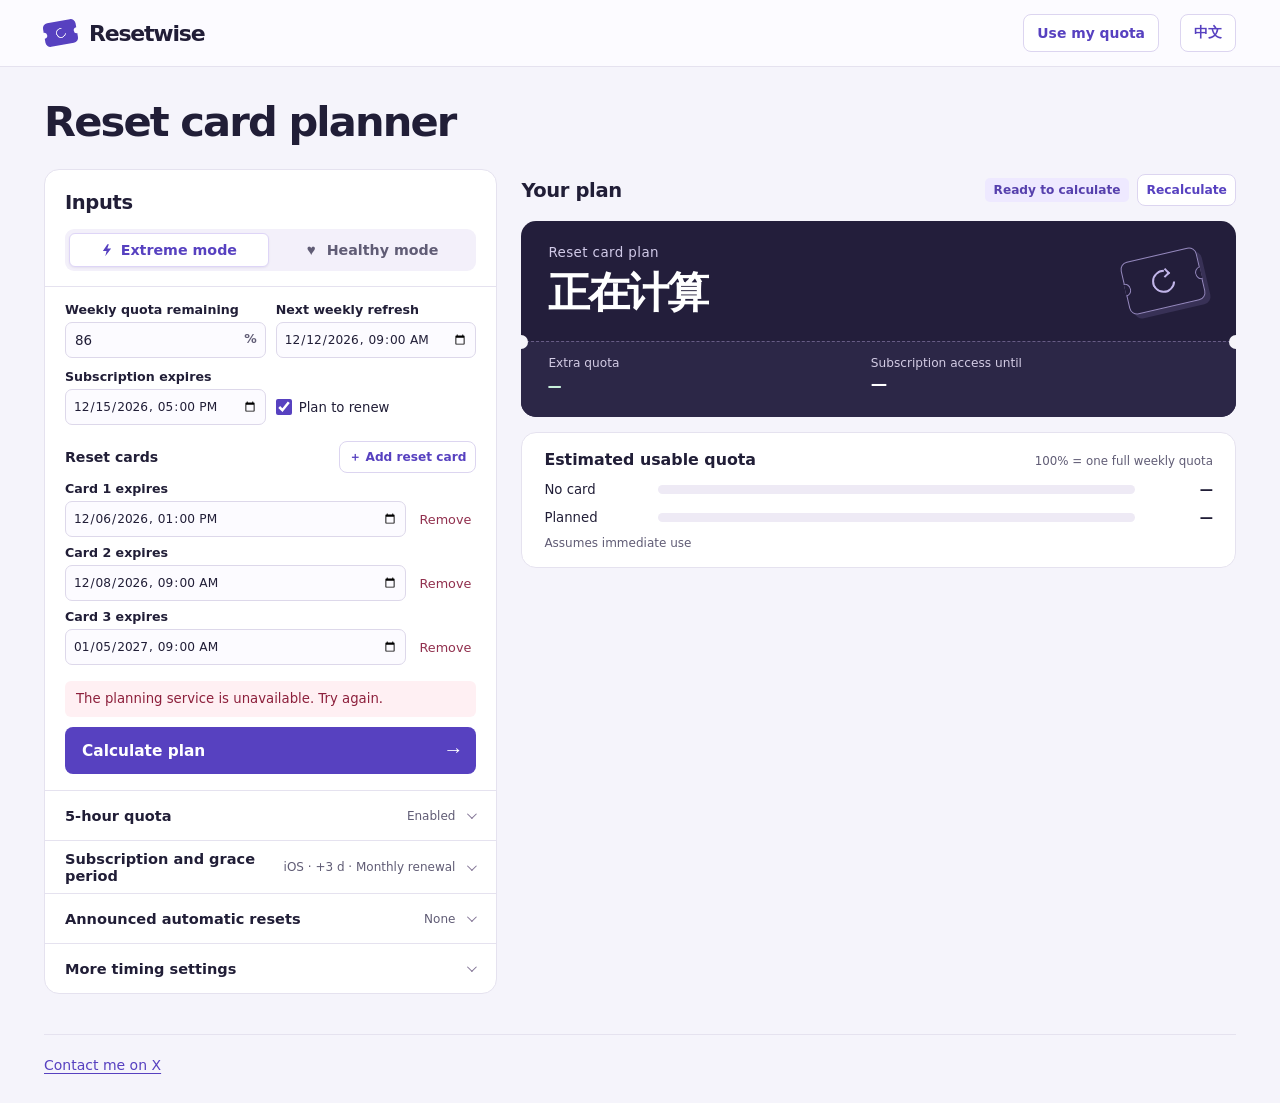
==== public/index.html @ 94c1e603 "feat(release): 开源 Resetwise" ====
<!doctype html>
<html lang="zh-CN">
<head>
  <meta charset="utf-8">
  <meta name="viewport" content="width=device-width, initial-scale=1">
  <meta name="description" content="结合额度周期、订阅到期、公告重置和作息，规划多张重置卡和续订。" data-i18n data-i18n-attribute="content">
  <meta name="theme-color" content="#f5f4fb">
  <title data-i18n>Resetwise · 重置卡规划器</title>
  <link rel="stylesheet" href="style.css?v=15">
  <script src="i18n.js?v=23" defer></script>
  <script src="app.js?v=32" defer></script>
</head>
<body id="top">
  <header class="topbar">
    <div class="shell topbar-inner">
      <a class="brand" href="#top">
        <span class="brand-mark" aria-hidden="true"><i></i></span>
        Resetwise
      </a>
      <nav class="top-actions" aria-label="快捷操作" data-i18n data-i18n-attribute="aria-label">
        <button type="button" class="button button-outline" id="load-example">填写我的额度</button>
        <button type="button" class="button button-outline language-switch" id="language-toggle" lang="en" aria-label="Switch to English">EN</button>
      </nav>
    </div>
  </header>

  <main class="shell">
    <h1 class="page-title" data-i18n>重置卡规划</h1>

    <div class="workspace">
      <form class="settings panel" id="settings" novalidate aria-labelledby="settings-title">
        <a class="plan-shortcut" id="plan-shortcut" href="#results-title" hidden>
          <span class="shortcut-summary"><span id="shortcut-label">使用方案</span><strong id="shortcut-time"></strong></span>
          <strong class="shortcut-gain" id="shortcut-gain"></strong>
          <span aria-hidden="true">↓</span>
        </a>
        <div class="settings-top">
          <h2 id="settings-title" data-i18n>计算条件</h2>
          <fieldset class="mode-picker">
            <legend class="sr-only" data-i18n>使用模式</legend>
            <label>
              <input type="radio" name="mode" value="extreme" checked>
              <span><i class="mode-icon bolt" aria-hidden="true"></i><span data-i18n>极限使用</span></span>
            </label>
            <label>
              <input type="radio" name="mode" value="healthy">
              <span><i class="mode-icon heart" aria-hidden="true">♥︎</i><span data-i18n>健康使用</span></span>
            </label>
          </fieldset>

          <div class="field-pair" id="awake-hours" hidden>
            <label class="field" for="awake-start"><span data-i18n>每日可用时段开始</span>
              <input id="awake-start" type="time" value="08:00" required>
            </label>
            <label class="field" for="awake-end"><span data-i18n>每日可用时段结束</span>
              <input id="awake-end" type="time" value="23:00" required>
            </label>
          </div>
        </div>

        <div class="setting setting-content core-fields">
          <div class="field-pair date-pair" id="weekly-fields">
            <label class="field" for="long-left"><span data-i18n>剩余周额度</span>
              <span class="input-unit"><input id="long-left" type="number" min="0" max="100" step="any" required><span>%</span></span>
            </label>
            <label class="field" for="long-end"><span data-i18n>周额度下次刷新</span>
              <input id="long-end" type="datetime-local" required>
            </label>
          </div>
          <div class="field-pair date-pair subscription-fields">
            <label class="field" for="subscription-end"><span data-i18n>订阅到期</span>
              <input id="subscription-end" type="datetime-local" required>
            </label>
            <label class="check-row"><input id="subscription-renew" type="checkbox" checked><span data-i18n>规划续订</span></label>
          </div>
          <div class="card-settings" aria-labelledby="card-settings-title">
            <div class="card-settings-head">
              <h3 id="card-settings-title" data-i18n>重置卡</h3>
              <button type="button" class="button button-outline add-button" id="add-card"><span aria-hidden="true">＋</span> <span data-i18n>添加重置卡</span></button>
            </div>
            <div id="cards" class="card-fields"></div>
          </div>
        </div>

        <div class="settings-bottom">
          <div class="error-message" id="form-error" role="alert" hidden></div>
          <button class="button button-primary" type="submit"><span data-i18n>计算使用方案</span> <span aria-hidden="true">→</span></button>
        </div>

        <details class="setting" id="short-setting" name="optional-settings">
          <summary><span data-i18n>5 小时额度</span><span class="summary-note" id="short-note"></span></summary>
          <div class="setting-content">
            <label class="check-row"><input id="short-enabled" type="checkbox" checked><span data-i18n>启用 5 小时限制</span></label>
            <div id="short-fields" class="conditional-fields" hidden>
              <div class="field-pair">
                <label class="field" for="short-amount"><span data-i18n>5 小时满额占周额度</span>
                  <span class="input-unit"><input id="short-amount" type="number" min="0.01" step="any" value="16" required><span>%</span></span>
                </label>
                <label class="field" id="short-balance-field" for="short-left"><span data-i18n>剩余 5 小时额度</span>
                  <span class="input-unit"><input id="short-left" type="number" min="0" max="100" step="any" required><span>%</span></span>
                </label>
              </div>
              <label class="field" id="short-refresh-field" for="short-end">
                <span class="field-caption">
                  <span id="short-end-label" data-i18n>5 小时额度下次刷新</span>
                  <span id="short-end-hint" class="field-hint" data-i18n>满额且未计时可留空</span>
                </span>
                <input id="short-end" type="datetime-local" aria-labelledby="short-end-label" aria-describedby="short-end-hint">
              </label>
            </div>
          </div>
        </details>

        <details class="setting" id="subscription-setting" name="optional-settings">
          <summary><span data-i18n>订阅与宽限期</span><span class="summary-note" id="subscription-note"></span></summary>
          <div class="setting-content">
            <label class="check-row"><input id="subscription-ios" type="checkbox" checked><span data-i18n>iOS App Store 订阅</span></label>
            <div id="grace-fields" class="conditional-fields" hidden>
              <label class="field" for="grace-days"><span data-i18n>预计宽限期</span>
                <span class="input-unit"><input id="grace-days" type="number" min="0" max="28" step="any" value="3" required><span data-i18n>天</span></span>
              </label>
            </div>
            <div id="renew-fields" class="conditional-fields" hidden>
              <label class="field" for="renew-days"><span data-i18n>下一期订阅天数（选填）</span>
                <input id="renew-days" type="number" min="1" max="365" step="1" placeholder="留空按月" data-i18n data-i18n-attribute="placeholder">
              </label>
              <label class="field" id="billing-day-field" for="billing-day" hidden><span data-i18n>原续订日（选填）</span>
                <input id="billing-day" type="number" min="1" max="31" step="1" placeholder="留空用当前到期日" data-i18n data-i18n-attribute="placeholder" disabled>
              </label>
            </div>
          </div>
        </details>

        <details class="setting" id="reset-setting" name="optional-settings">
          <summary><span data-i18n>公告自动重置</span><span class="summary-note" id="reset-note"></span></summary>
          <div class="setting-content">
            <div id="announcements" class="announcements"></div>
            <button type="button" class="button button-outline add-button" id="add-reset"><span aria-hidden="true">＋</span> <span data-i18n>添加公告</span></button>
          </div>
        </details>

        <details class="setting" id="time-setting" name="optional-settings">
          <summary><span data-i18n>更多时间设置</span></summary>
          <div class="setting-content">
            <div class="field-pair date-pair">
              <label class="field" for="snapshot"><span data-i18n>剩余额度记录时间</span>
                <input id="snapshot" type="datetime-local" aria-describedby="snapshot-hint">
              </label>
              <label class="field" id="long-start-field" for="long-start"><span data-i18n>本轮周额度开始（选填）</span>
                <input id="long-start" type="datetime-local">
              </label>
            </div>
            <p class="field-hint" id="snapshot-hint" data-i18n>记录时间留空用当前时间</p>
            <label class="check-row"><input id="card-preserve" type="checkbox"><span data-i18n>用卡后保留原刷新时间</span></label>
          </div>
        </details>

      </form>

      <section class="results" aria-labelledby="results-title">
        <div class="results-heading">
          <h2 id="results-title" tabindex="-1" data-i18n>使用方案</h2>
          <div class="result-actions">
            <span id="result-status" class="result-status" role="status">正在载入示例</span>
            <button class="button button-outline" id="restore-plan" type="button" data-i18n hidden>恢复初始方案</button>
            <button class="button button-outline" id="recalculate" type="submit" form="settings" data-i18n hidden>重新计算</button>
          </div>
        </div>

        <div class="result-body" id="result-body" aria-busy="true">
          <article class="ticket" aria-labelledby="recommendation">
            <div class="ticket-main">
              <div>
                <p class="ticket-label" data-i18n>重置卡方案</p>
                <h3 id="recommendation">正在计算</h3>
                <p class="ticket-detail" id="recommendation-detail" hidden></p>
              </div>
              <div class="ticket-icon" aria-hidden="true"><i></i></div>
            </div>
            <ul class="ticket-actions" id="ticket-actions" hidden></ul>
            <section class="plan-adjustment" id="plan-adjustment" aria-label="调整方案" data-i18n data-i18n-attribute="aria-label" hidden>
              <div class="adjustment-controls">
                <button class="button button-outline" id="adjust-earlier" type="button" data-i18n>更早</button>
                <button class="button button-outline" id="adjust-later" type="button" data-i18n>更晚</button>
                <button class="button button-outline adjustment-close" id="adjust-close" type="button" data-i18n>关闭</button>
              </div>
              <p id="adjust-message" class="adjustment-message" role="status"></p>
              <div id="adjust-preview" hidden>
                <dl class="adjustment-changes" id="adjust-changes"></dl>
                <button class="button button-primary adjustment-use" id="adjust-use" type="button" data-i18n>采用方案</button>
              </div>
            </section>
            <div class="ticket-metrics">
              <div id="gain-metric"><span data-i18n>可多用</span><strong id="gain">—</strong></div>
              <div><span data-i18n>订阅可用至</span><strong id="access-end">—</strong></div>
            </div>
          </article>

          <section class="panel comparison" id="comparison" aria-labelledby="comparison-title">
            <div class="section-heading">
              <h3 id="comparison-title" data-i18n>预计可用额度</h3>
              <span data-i18n>一轮周额度 = 100%</span>
            </div>
            <div class="comparison-row">
              <span data-i18n>不用卡</span>
              <div class="meter" aria-hidden="true"><div id="baseline-bar"></div></div>
              <strong id="baseline">—</strong>
            </div>
            <div class="comparison-row" id="plan-row">
              <span data-i18n>按方案</span>
              <div class="meter best" aria-hidden="true"><div id="plan-bar"></div></div>
              <strong id="plan-total">—</strong>
            </div>
            <div class="comparison-note">
              <span data-i18n>按尽快用完估算</span>
            </div>
          </section>

          <section class="panel timeline" id="plan-detail" aria-labelledby="usage-title" hidden>
            <div class="section-heading">
              <h3 id="usage-title" tabindex="-1" data-i18n>方案时间线</h3>
              <span id="plan-steps-hours" hidden></span>
            </div>
            <p id="usage-scenario" class="usage-scenario"></p>
            <figure class="plan-chart" id="plan-chart" aria-label="用卡和续订时间分布" data-i18n data-i18n-attribute="aria-label">
              <div class="plan-chart-grid">
                <div class="plan-chart-labels" id="plan-chart-labels" aria-hidden="true"></div>
                <div class="plan-chart-plot">
                  <div class="plan-chart-folds" id="plan-chart-folds" aria-hidden="true"></div>
                  <div class="plan-chart-tracks" id="plan-chart-tracks"></div>
                </div>
                <div class="plan-chart-axis" id="plan-chart-axis" aria-hidden="true"></div>
              </div>
              <figcaption class="plan-chart-note" id="plan-chart-note" hidden>
                <span class="plan-chart-swatch" aria-hidden="true"></span>
                <span data-i18n>斜纹表示压缩显示的长间隔</span>
              </figcaption>
              <div class="plan-chart-tooltip" id="plan-chart-tooltip" role="tooltip" hidden>
                <strong id="plan-chart-tooltip-title" aria-hidden="true"></strong>
                <span id="plan-chart-tooltip-time"></span>
                <span id="plan-chart-tooltip-quota" hidden></span>
              </div>
            </figure>
            <ol class="plan-sequence" id="plan-steps-list" role="list"></ol>
            <details class="usage-details" id="usage-details">
              <summary id="usage-summary" data-i18n>刷新与时段用量</summary>
              <table class="usage-table" aria-labelledby="usage-summary">
                <thead>
                  <tr><th scope="col" data-i18n>时间与操作</th><th scope="col" data-i18n>预计用量</th></tr>
                </thead>
                <tbody id="plan-rows"></tbody>
              </table>
            </details>
          </section>
        </div>
      </section>
    </div>

    <noscript><p class="error-message" data-i18n>请开启 JavaScript 后使用计算器。</p></noscript>
  </main>

  <footer class="shell site-footer">
    <a href="https://x.com/edward84625281" target="_blank" rel="noopener noreferrer" data-i18n>在 X 上联系我</a>
  </footer>

  <template id="plan-step-template">
    <li>
      <div class="step-heading"><strong></strong><span class="step-value"></span></div>
      <p class="step-detail"></p>
    </li>
  </template>

  <template id="announcement-template">
    <fieldset class="announcement">
      <legend></legend>
      <label class="field">
        <span data-i18n>自动重置时间</span>
        <input type="datetime-local" data-key="time" required>
      </label>
      <button type="button" class="remove-button" data-i18n>移除</button>
    </fieldset>
  </template>

  <template id="card-template">
    <div class="card-field">
      <label class="field"><span></span><input type="datetime-local" required></label>
      <button type="button" class="remove-button" data-i18n>移除</button>
    </div>
  </template>
</body>
</html>
---- public/style.css ----
:root {
  color-scheme: light;
  --canvas: #f5f4fb;
  --paper: #fff;
  --ink: #211e37;
  --muted: #605c75;
  --line: #e5e2ef;
  --accent: #5741c0;
  --accent-soft: #eee9ff;
  --night: #241d46;
  --mint: #baf3d5;
  --data-font: "SFMono-Regular", Consolas, "Liberation Mono", monospace;
  font-family: -apple-system, BlinkMacSystemFont, "PingFang SC", "Microsoft YaHei", system-ui, sans-serif;
  color: var(--ink);
  background: var(--canvas);
}

*, *::before, *::after { box-sizing: border-box; }
[hidden] { display: none !important; }
body { margin: 0; min-width: 280px; }
h1, h2, h3, p { margin: 0; }
a { color: var(--accent); text-underline-offset: 3px; }
button, input, select { font: inherit; }
button { cursor: pointer; }
:focus-visible { outline: 2px solid var(--accent); outline-offset: 3px; }
.sr-only {
  position: absolute;
  width: 1px;
  height: 1px;
  padding: 0;
  margin: -1px;
  overflow: hidden;
  clip-path: inset(50%);
  white-space: nowrap;
}

.shell { width: min(1192px, calc(100% - 64px)); margin-inline: auto; }
.site-footer { border-top: 1px solid var(--line); padding-block: 8px 16px; font-size: .875rem; }
.site-footer a { display: inline-flex; align-items: center; min-height: 44px; }
.topbar { border-bottom: 1px solid var(--line); background: #fcfbff; }
.topbar-inner {
  min-height: 66px;
  display: flex;
  align-items: center;
  justify-content: space-between;
  gap: 14px;
}
.brand, .top-actions { display: flex; align-items: center; gap: 12px; }
.brand { color: var(--ink); text-decoration: none; font-size: 22px; font-weight: 750; letter-spacing: -.055em; }
.brand-mark {
  position: relative;
  display: grid;
  place-items: center;
  width: 33px;
  height: 24px;
  border-radius: 5px;
  background: var(--accent);
  transform: rotate(-10deg);
}
.brand-mark::before, .brand-mark::after {
  position: absolute;
  top: 9px;
  width: 6px;
  height: 6px;
  border-radius: 50%;
  background: #fcfbff;
  content: "";
}
.brand-mark::before { left: -3px; }
.brand-mark::after { right: -3px; }
.brand-mark i {
  width: 10px;
  height: 10px;
  border: 1.7px solid white;
  border-right-color: transparent;
  border-radius: 50%;
  transform: rotate(-30deg);
}
.top-actions { gap: 21px; }
.language-switch { min-width: 44px; }

.button {
  min-height: 38px;
  padding: 7px 13px;
  border: 1px solid transparent;
  border-radius: 8px;
  font-size: .87rem;
  font-weight: 650;
}
.button-outline { border-color: #dcd5f0; color: var(--accent); background: var(--paper); }
.button-outline:hover { border-color: var(--accent); background: var(--accent-soft); }
.button-primary {
  display: flex;
  align-items: center;
  justify-content: space-between;
  width: 100%;
  min-height: 47px;
  padding-inline: 16px;
  color: white;
  background: var(--accent);
  font-size: .96rem;
}
.button-primary:hover { background: #4933aa; }
.button-primary > [aria-hidden] { font-family: var(--data-font); font-size: 1.27rem; }

.page-title { padding-block: 30px 22px; font-size: clamp(1.8rem, 4vw, 2.6rem); line-height: 1.2; letter-spacing: -.045em; font-weight: 770; }

.workspace { display: grid; grid-template-columns: minmax(322px, .92fr) minmax(0, 1.45fr); gap: 24px; align-items: start; margin-bottom: 40px; }
.plan-shortcut { display: none; }
.panel { min-width: 0; border: 1px solid var(--line); border-radius: 15px; background: var(--paper); }
.settings-top { padding: 19px 20px 15px; }
h2 { font-size: 1.22rem; line-height: 1.4; font-weight: 720; letter-spacing: -.02em; }
#awake-hours { margin-top: 12px; }
.mode-picker {
  display: grid;
  grid-template-columns: repeat(2, minmax(0, 1fr));
  gap: 4px;
  min-width: 0;
  margin: 13px 0 0;
  padding: 4px;
  border: 0;
  border-radius: 9px;
  background: #f3f0fa;
}
.mode-picker label { position: relative; min-width: 0; cursor: pointer; }
.mode-picker input { position: absolute; opacity: 0; }
.mode-picker label > span {
  display: flex;
  align-items: center;
  justify-content: center;
  min-height: 34px;
  gap: 8px;
  padding: 5px;
  border: 1px solid transparent;
  border-radius: 6px;
  color: var(--muted);
  font-size: .89rem;
  font-weight: 620;
}
.mode-picker input:checked + span { border-color: #ded5f7; background: var(--paper); color: var(--accent); box-shadow: 0 1px 2px #36275b13; }
.mode-picker input:focus-visible + span { outline: 2px solid var(--accent); outline-offset: 1px; }
.mode-icon { display: inline-block; flex: none; width: 12px; height: 12px; }
.mode-icon.heart { font: 15px/12px Arial, sans-serif; }
.mode-icon.bolt { background: currentColor; clip-path: polygon(56% 0, 18% 57%, 49% 57%, 38% 100%, 87% 36%, 55% 36%, 68% 0); }

.setting { border-top: 1px solid var(--line); }
.setting > summary {
  display: flex;
  align-items: center;
  gap: 9px;
  list-style: none;
  cursor: pointer;
}
summary::-webkit-details-marker { display: none; }
.setting > summary { min-height: 49px; padding: 9px 20px; font-size: .91rem; font-weight: 660; }
.setting > summary:hover { background: #faf8ff; }
.summary-note { flex: none; margin-left: auto; color: var(--muted); font-size: .75rem; font-weight: 470; }
.setting > summary::after {
  display: inline-block;
  flex: none;
  width: 7px;
  height: 7px;
  margin-left: 3px;
  margin-right: 2px;
  border: solid #817394;
  border-width: 0 1.5px 1.5px 0;
  transform: rotate(45deg) translateY(-2px);
  content: "";
}
#time-setting > summary::after { margin-left: auto; }
#time-setting .field { grid-template-rows: 1fr auto; }
#snapshot-hint { margin-block-start: -5px; }
details[open] > summary::after { transform: rotate(225deg) translate(-1px, -1px); }
.setting-content, .conditional-fields { display: grid; gap: 11px; }
.setting-content { padding: 0 20px 16px; }
.core-fields { padding-block-start: 15px; }
.field-pair { display: grid; grid-template-columns: repeat(2, minmax(0, 1fr)); gap: 10px; }
.field { display: grid; align-content: start; gap: 5px; min-width: 0; font-size: .79rem; font-weight: 590; }
.field-caption { display: flex; justify-content: space-between; align-items: baseline; flex-wrap: wrap; gap: 2px 8px; }
.field input, .field select {
  width: 100%;
  min-width: 0;
  min-height: 36px;
  padding: 7px 9px;
  border: 1px solid #ddd8ea;
  border-radius: 7px;
  background: #fcfbff;
  color: var(--ink);
  font-size: .84rem;
  font-weight: 460;
  font-variant-numeric: tabular-nums;
}
.field input[type="datetime-local"] { padding-inline: 7px; font-size: .76rem; }
.field input[type="number"] { appearance: textfield; }
.field input::-webkit-inner-spin-button, .field input::-webkit-outer-spin-button { appearance: none; margin: 0; }
.field input[aria-invalid="true"] { border-color: #b72e4a; }
.input-unit { position: relative; display: block; font-variant-numeric: tabular-nums; }
.input-unit input { padding-right: 29px; }
.input-unit > span { position: absolute; right: 9px; top: 9px; color: var(--muted); font-size: .78rem; pointer-events: none; }
.field-hint { color: var(--muted); font-size: .75rem; line-height: 1.55; font-weight: 420; }
.check-row { display: flex; align-items: center; gap: 7px; font-size: .83rem; }
.check-row input { width: 16px; height: 16px; margin: 0; accent-color: var(--accent); }
.subscription-fields > .check-row { align-self: end; min-height: 36px; }
.card-settings { display: grid; gap: 8px; padding-block-start: 5px; }
.card-settings-head { display: flex; align-items: center; justify-content: space-between; gap: 8px; }
.card-settings-head h3 { margin: 0; font-size: .88rem; }
.card-settings-head .button { min-height: 32px; padding: 4px 9px; font-size: .76rem; }
.card-fields { display: grid; gap: 8px; }
.card-field { display: flex; align-items: end; gap: 8px; }
.card-field .field { flex: 1; }
.card-field .remove-button { min-height: 36px; flex: none; }
.settings-bottom { display: grid; gap: 10px; padding: 0 20px 16px; }
.error-message { padding: 8px 11px; border-radius: 6px; background: #fff0f3; color: #8d203c; font-size: .83rem; line-height: 1.5; }
.add-button { justify-self: start; }
.announcements:not(:empty) { display: grid; gap: 9px; }
.announcement {
  display: grid;
  gap: 9px;
  min-width: 0;
  margin: 0;
  padding: 10px;
  border: 1px solid var(--line);
  border-radius: 8px;
}
.announcement legend { padding-inline: 5px; color: var(--muted); font-size: .75rem; }
.remove-button {
  justify-self: end;
  min-height: 31px;
  padding: 3px 5px;
  border: 0;
  border-radius: 3px;
  background: transparent;
  color: #91304e;
  font-size: .8rem;
}
.remove-button:hover { text-decoration: underline; }

.results {
  position: sticky;
  top: 12px;
  min-width: 0;
  max-height: calc(100vh - 24px);
  max-height: calc(100dvh - 24px);
  overflow: auto;
  scrollbar-width: thin;
}
#results-title { scroll-margin-top: 12px; }
.results-heading { display: flex; justify-content: space-between; align-items: center; gap: 9px; min-height: 43px; margin-bottom: 9px; }
.result-actions { display: flex; align-items: center; justify-content: end; gap: 6px 8px; flex-wrap: wrap; }
.result-actions .button { min-height: 32px; padding: 4px 8px; font-size: .77rem; }
.result-status { font-size: .76rem; font-weight: 620; color: #5640ad; background: var(--accent-soft); padding: 5px 9px; border-radius: 5px; }
.result-body { display: grid; gap: 15px; }
.result-body[data-stale] .ticket { filter: saturate(.7); }
.ticket {
  position: relative;
  overflow: hidden;
  isolation: isolate;
  min-width: 0;
  border-radius: 15px;
  background: var(--night);
  color: #fff;
}
.ticket-main { display: flex; align-items: center; justify-content: space-between; min-height: 116px; gap: 16px; padding: 22px 27px; }
.ticket-main > div:first-child { min-width: 0; }
.ticket-label { color: #d2c8f4; font-size: .84rem; line-height: 1.5; letter-spacing: .03em; }
.ticket h3 {
  margin-top: 4px;
  font-size: clamp(1.5rem, 3.5vw, 2.65rem);
  line-height: 1.23;
  letter-spacing: -.06em;
  font-weight: 720;
  font-variant-numeric: tabular-nums;
  overflow-wrap: anywhere;
}
.ticket-detail { margin-top: 7px; color: #d4cbed; font-size: .83rem; line-height: 1.55; }
.ticket-icon {
  position: relative;
  display: grid;
  place-items: center;
  flex: none;
  width: 78px;
  height: 54px;
  margin-right: 7px;
  border: 1px solid #9785d1;
  border-radius: 8px;
  color: #c4b2fd;
  transform: rotate(-13deg);
  box-shadow: 4px 5px 0 #392f64;
}
.ticket-icon::before, .ticket-icon::after {
  position: absolute;
  top: 20px;
  width: 12px;
  height: 13px;
  border: 1px solid #9785d1;
  border-radius: 50%;
  background: var(--night);
  content: "";
}
.ticket-icon::before { left: -7px; clip-path: inset(0 0 0 50%); }
.ticket-icon::after { right: -7px; clip-path: inset(0 50% 0 0); }
.ticket-icon i {
  position: relative;
  display: block;
  width: 23px;
  height: 23px;
  border: 2px solid currentColor;
  border-right-color: transparent;
  border-radius: 50%;
  transform: rotate(-31deg);
}
.ticket-icon i::after {
  position: absolute;
  top: 1px;
  right: -1px;
  width: 7px;
  height: 7px;
  border: solid currentColor;
  border-width: 0 2px 2px 0;
  content: "";
}
.ticket-metrics {
  position: relative;
  display: grid;
  grid-template-columns: minmax(0, .9fr) minmax(0, 1fr);
  gap: 18px;
  min-width: 0;
  padding: 14px 27px 17px;
  border-top: 1px dashed #695a94;
  background: #2d2554;
}
.ticket-metrics::before, .ticket-metrics::after {
  position: absolute;
  top: -7px;
  width: 14px;
  height: 14px;
  border-radius: 50%;
  background: var(--canvas);
  content: "";
}
.ticket-metrics::before { left: -7px; }
.ticket-metrics::after { right: -7px; }
.ticket-metrics div { display: grid; align-content: start; gap: 4px; min-width: 0; }
.ticket-metrics div > span { color: #d4cbed; font-size: .76rem; }
.ticket-metrics strong { font-size: 1.03rem; line-height: 1.25; font-variant-numeric: tabular-nums; }
.ticket-metrics #gain { color: var(--mint); font-family: var(--data-font), sans-serif; font-size: 1.28rem; }
.ticket-actions { display: grid; gap: 0; margin: 0; padding: 0 27px 14px; list-style: none; }
.ticket-actions li { display: flex; align-items: baseline; justify-content: space-between; flex-wrap: wrap; gap: 2px 12px; padding: 7px 0; border-top: 1px solid #6d5c96; }
.ticket-actions span { color: #e4dbfb; font-size: .81rem; }
.ticket-actions .ticket-card-gain { display: block; margin-block-start: 2px; color: #d4cbed; font-size: .75rem; font-variant-numeric: tabular-nums; }
.ticket-actions strong { font-size: .88rem; font-variant-numeric: tabular-nums; }
.ticket-action-time { display: flex; align-items: center; flex-wrap: wrap; gap: 2px 9px; min-width: 0; }
.ticket-adjust { min-height: 30px; padding: 3px 6px; border: 0; border-radius: 4px; background: transparent; color: #e4dbfb; font-size: .76rem; text-decoration: underline; text-underline-offset: 3px; }
.ticket-adjust:hover, .ticket-adjust[aria-expanded="true"] { background: #45396e; color: white; }
.ticket-adjust:focus-visible { outline-color: #e4dbfb; }
.plan-adjustment { flex: 1 0 100%; min-width: 0; margin-block: 5px 3px; padding: 10px; border-radius: 8px; background: #f7f4ff; color: var(--ink); }
.adjustment-controls { display: flex; align-items: center; gap: 5px; flex-wrap: wrap; }
.plan-adjustment .button { min-height: 34px; padding: 4px 9px; font-size: .79rem; }
.plan-adjustment .button:disabled { border-color: var(--line); background: #eeebf3; color: #70687d; cursor: default; opacity: .75; }
.adjustment-close { margin-inline-start: auto; }
.adjustment-message { color: var(--muted); font-size: .79rem; line-height: 1.4; }
.adjustment-message:not(:empty) { margin-block-start: 8px; }
.adjustment-changes { display: grid; gap: 4px; margin: 8px 0; font-size: .82rem; }
.adjustment-changes dd { margin: 0 0 3px; color: var(--accent); font-weight: 680; }
.adjustment-use { width: auto; }

.comparison, .timeline { padding: 17px 22px; }
.section-heading { display: flex; justify-content: space-between; align-items: baseline; gap: 5px 15px; flex-wrap: wrap; }
.section-heading h3, .section-heading h4 { margin: 0; font-size: .99rem; font-weight: 710; }
.section-heading > span { color: var(--muted); font-size: .74rem; }
.plan-chart { --fold-fill: repeating-linear-gradient(135deg, #f5f1fb 0 3px, #eae4f5 3px 4px); position: relative; min-width: 0; margin: 14px 0 0; padding: 10px 11px 8px; border: 1px solid #e5dff1; border-radius: 9px; background: #fcfbff; }
.plan-chart-grid { display: grid; grid-template-columns: max-content minmax(0, 1fr); gap: 0 10px; }
.plan-chart-labels, .plan-chart-tracks { display: grid; grid-auto-rows: 26px; }
.plan-chart-labels { align-items: center; color: var(--muted); font-size: .75rem; font-weight: 600; }
.plan-chart-plot, .plan-chart-tracks, .plan-chart-track { position: relative; min-width: 0; }
.plan-chart-tracks { pointer-events: none; }
.plan-chart-track::before { position: absolute; inset-inline: 0; top: calc(50% - 1px); border-block-start: 1px solid #d9d0e9; content: ""; }
.plan-chart-folds { position: absolute; inset: 0; }
.plan-chart-fold, .plan-chart-swatch { background: var(--fold-fill); }
.plan-chart-fold { position: absolute; inset-block: 0; border-inline: 1px dashed #c4b7dc; }
.plan-chart-mark { position: absolute; top: 50%; height: 24px; padding: 0; border: 0; border-radius: 5px; background: transparent; appearance: none; cursor: help; pointer-events: auto; transform: translateY(-50%); }
.plan-chart-mark::before { position: absolute; top: 50%; background: var(--mark-ink); content: ""; }
.plan-chart-bar { left: clamp(0px, var(--chart-at), calc(100% - 7px)); width: max(7px, var(--chart-width)); }
.plan-chart-bar::before { inset-inline: 0; height: 9px; border-radius: 4px; transform: translateY(-50%); }
.plan-chart-bar::after { position: absolute; inset-block: 0; left: 50%; width: max(100%, 24px); transform: translateX(-50%); content: ""; }
.plan-chart-bar.renewal::before { border: 1.5px solid var(--mark-ink); background: #dcf2e9; }
.plan-chart-bar.routine::before { height: 7px; background: #baaed8; }
.plan-chart-point { left: clamp(5px, var(--chart-at), calc(100% - 5px)); width: 24px; transform: translate(-50%, -50%); }
.plan-chart-point::before { left: 50%; width: 9px; height: 9px; border-radius: 2px; transform: translate(-50%, -50%) rotate(45deg); box-shadow: 0 0 0 2px #fcfbff; }
.plan-chart-tooltip { position: absolute; z-index: 2; display: grid; gap: 3px; width: max-content; max-width: min(250px, calc(100% - 12px)); padding: 8px 10px; border-radius: 7px; background: #2d2450; color: white; font-size: .77rem; line-height: 1.4; font-variant-numeric: tabular-nums; overflow-wrap: anywhere; box-shadow: 0 3px 9px #211e3735; }
.plan-chart-tooltip > span { color: #f1ebff; }
.plan-chart-axis { position: relative; grid-column: 2; height: 21px; margin-block-start: 2px; border-block-start: 1px solid #c8bcde; }
.plan-chart-tick { position: absolute; left: var(--chart-at); top: 5px; color: var(--muted); font-size: .7rem; font-variant-numeric: tabular-nums; line-height: 1.2; white-space: nowrap; transform: translateX(-50%); }
.plan-chart-tick::before { position: absolute; top: -6px; left: 50%; height: 4px; border-inline-start: 1px solid #9f92b8; content: ""; }
.plan-chart-tick:first-child, .plan-chart-tick:last-child { transform: none; }
.plan-chart-tick:first-child::before { left: 0; }
.plan-chart-tick:last-child { transform: translateX(-100%); }
.plan-chart-tick:last-child::before { left: 100%; }
.plan-chart-note { display: flex; align-items: center; gap: 6px; margin-block-start: 2px; color: var(--muted); font-size: .72rem; }
.plan-chart-swatch { width: 14px; height: 9px; flex: none; border-inline: 1px dashed #c4b7dc; }
.plan-sequence { position: relative; display: grid; gap: 7px; margin: 14px 0 0; padding: 0; list-style: none; }
.plan-sequence:empty { display: none; }
.plan-sequence:has(.plan-node)::before { position: absolute; inset-block: 8px; inset-inline-start: 6px; border-inline-start: 2px solid #d6cdee; content: ""; }
.plan-sequence > li { position: relative; min-width: 0; margin-inline-start: 24px; }
.plan-sequence:not(:has(.plan-node)) > li { margin-inline-start: 0; }
.plan-node { padding: 9px 11px; border: 1px solid #e0d9f2; border-radius: 8px; background: #faf8ff; }
.plan-node::before { position: absolute; inset-block-start: 15px; inset-inline-start: -25px; width: 13px; height: 9px; border-radius: 3px; background: var(--mark-ink); box-shadow: 0 0 0 3px var(--paper); content: ""; }
.plan-node.renewal::before { inset-inline-start: -24px; width: 11px; height: 11px; border-radius: 2px; transform: rotate(45deg); }
.plan-phase { padding: 3px 4px 3px 10px; }
.plan-phase .step-heading, .plan-phase .step-value { color: var(--muted); font-size: .77rem; }
.plan-phase .step-heading > strong { font-weight: 510; font-variant-numeric: tabular-nums; }
.step-heading { display: flex; justify-content: space-between; align-items: baseline; flex-wrap: wrap; gap: 3px 12px; font-size: .9rem; }
.step-value { color: var(--accent); font-size: .86rem; font-weight: 675; font-variant-numeric: tabular-nums; overflow-wrap: anywhere; }
.step-detail { margin-top: 4px; color: var(--muted); font-size: .8rem; line-height: 1.5; }
.comparison-row { display: grid; align-items: center; grid-template-columns: clamp(75px, 24%, 104px) minmax(24px, 1fr) minmax(68px, auto); gap: 10px; margin-top: 13px; font-size: .83rem; }
.comparison-row strong { text-align: right; font-variant-numeric: tabular-nums; white-space: nowrap; }
.meter { height: 9px; overflow: hidden; border-radius: 20px; background: #eeeaf5; }
.meter div { width: 0; height: 100%; border-radius: inherit; background: #a19ab7; }
.meter.best div { background: var(--accent); }
.comparison-note { display: flex; justify-content: space-between; flex-wrap: wrap; gap: 4px 10px; margin-top: 11px; color: var(--muted); font-size: .75rem; }

#usage-title { scroll-margin-top: 12px; }
.usage-scenario { margin-top: 8px; color: var(--muted); font-size: .8rem; line-height: 1.5; }
.usage-details { margin-block-start: 14px; border-top: 1px solid var(--line); }
.usage-details summary { display: flex; align-items: center; gap: 9px; min-height: 37px; padding-block-start: 5px; list-style: none; color: var(--accent); font-size: .83rem; font-weight: 650; cursor: pointer; }
.usage-details summary::before { width: 7px; height: 7px; margin-inline-start: 2px; border: solid currentColor; border-width: 0 1.5px 1.5px 0; transform: rotate(-45deg); content: ""; }
.usage-details[open] summary::before { transform: rotate(45deg) translate(-1px, -1px); }
.usage-table { width: 100%; margin-top: 10px; border-collapse: collapse; text-align: left; font-size: .875rem; font-variant-numeric: tabular-nums; }
.usage-table th, .usage-table td { padding: 8px 0; border-bottom: 1px solid var(--line); }
.usage-table thead { color: var(--muted); font-size: .8rem; }
.usage-table th[scope="row"] { font-weight: 500; overflow-wrap: anywhere; }
.usage-table thead th:last-child, .usage-table td { padding-inline-start: 12px; text-align: right; }
.usage-table td { font-weight: 700; white-space: nowrap; }
.usage-table tbody:last-child tr:last-child > * { border-bottom: 0; }
.plan-milestones { display: flex; flex-wrap: wrap; gap: 3px 12px; margin-top: 4px; color: var(--muted); font-size: .78rem; }
.plan-milestones .timeline-name { padding-inline-start: 16px; }
.plan-milestones .card { color: var(--accent); font-weight: 700; }

.timeline { --mark-ink: var(--muted); }
.timeline .start { --mark-shape: inset(35% 0); }
.timeline .cycle { --mark-radius: 50%; }
.timeline .short { --mark-radius: 50%; --mark-ink: #66568b; --mark-fill: var(--paper); --mark-border: 2px solid var(--mark-ink); }
.timeline .announced { --mark-ink: #246858; }
.timeline .card { --mark-ink: var(--accent); --mark-radius: 3px; }
.timeline .card-expiry { --mark-ink: #8a4669; --mark-shape: polygon(50% 0, 100% 50%, 50% 100%, 0 50%); }
.timeline .grace { --mark-ink: #865311; --mark-shape: polygon(50% 0, 100% 100%, 0 100%); }
.timeline .lapse { --mark-ink: #91304e; --mark-shape: polygon(0 15%, 100% 15%, 50% 95%); }
.timeline .renewal { --mark-ink: #246858; --mark-shape: polygon(30% 0, 100% 0, 70% 100%, 0 100%); }
.timeline .end { --mark-ink: var(--ink); --mark-shape: inset(0 32%); }
.timeline-name { position: relative; }
.timeline-name::before {
  position: absolute;
  inset-inline-start: 0;
  top: .21em;
  width: 11px;
  height: 11px;
  border: var(--mark-border, 0);
  border-radius: var(--mark-radius, 0);
  background: var(--mark-fill, var(--mark-ink));
  clip-path: var(--mark-shape, none);
  content: "";
}
.timeline-name.card::before {
  top: .36em;
  width: 14px;
  height: 7px;
}

@media (forced-colors: active) {
  .timeline .short { --mark-fill: Canvas; }
  .timeline-name::before, .plan-node::before {
    forced-color-adjust: none;
    border-color: CanvasText;
    background: var(--mark-fill, CanvasText);
  }
  .plan-chart-mark::before, .plan-chart-bar.renewal::before, .plan-chart-bar.routine::before { forced-color-adjust: none; background: CanvasText; }
  .plan-chart-tooltip { border: 1px solid CanvasText; }
  .plan-chart-fold, .plan-chart-swatch { border-color: CanvasText; }
}

@media (max-width: 900px) {
  .shell { width: calc(100% - 40px); }
  .workspace { gap: 15px; }
  .date-pair { grid-template-columns: 1fr; }
  .ticket-main { padding-inline: 20px; }
  .ticket-icon { display: none; }
  .ticket-actions { padding-inline: 20px; }
  .ticket-metrics { padding-inline: 20px; }
}
@media (max-width: 700px) {
  .shell { width: calc(100% - 32px); }
  .workspace { grid-template-columns: minmax(0, 1fr); gap: 24px; }
  .page-title { padding-block: 22px 16px; }
  .top-actions { gap: 12px; }
  .date-pair { grid-template-columns: repeat(2, minmax(0, 1fr)); }
  .results { position: static; max-height: none; overflow: visible; }
  .plan-shortcut {
    position: sticky;
    z-index: 3;
    top: 8px;
    display: flex;
    align-items: center;
    gap: 10px;
    min-height: 60px;
    margin: 8px 8px 0;
    padding: 9px 13px;
    border-radius: 10px;
    color: white;
    background: var(--night);
    box-shadow: 0 3px 12px #241d4626;
    text-decoration: none;
  }
  .shortcut-summary { display: grid; gap: 3px; min-width: 0; margin-right: auto; }
  .shortcut-summary span { color: #d2c8f4; font-size: .73rem; }
  .shortcut-summary strong { font-size: .91rem; overflow-wrap: anywhere; }
  .shortcut-gain { color: var(--mint); white-space: nowrap; font-size: .88rem; }
  .ticket h3 { font-size: clamp(1.65rem, 7vw, 2.7rem); }
  .ticket-icon { display: grid; }
}
@media (max-width: 440px) {
  .date-pair { grid-template-columns: minmax(0, 1fr); }
  .topbar-inner { min-height: 57px; }
  .ticket-icon { display: none; }
  .comparison, .timeline { padding-inline: 15px; }
  .field input, .field select, .field input[type="datetime-local"] { font-size: 1rem; }
}
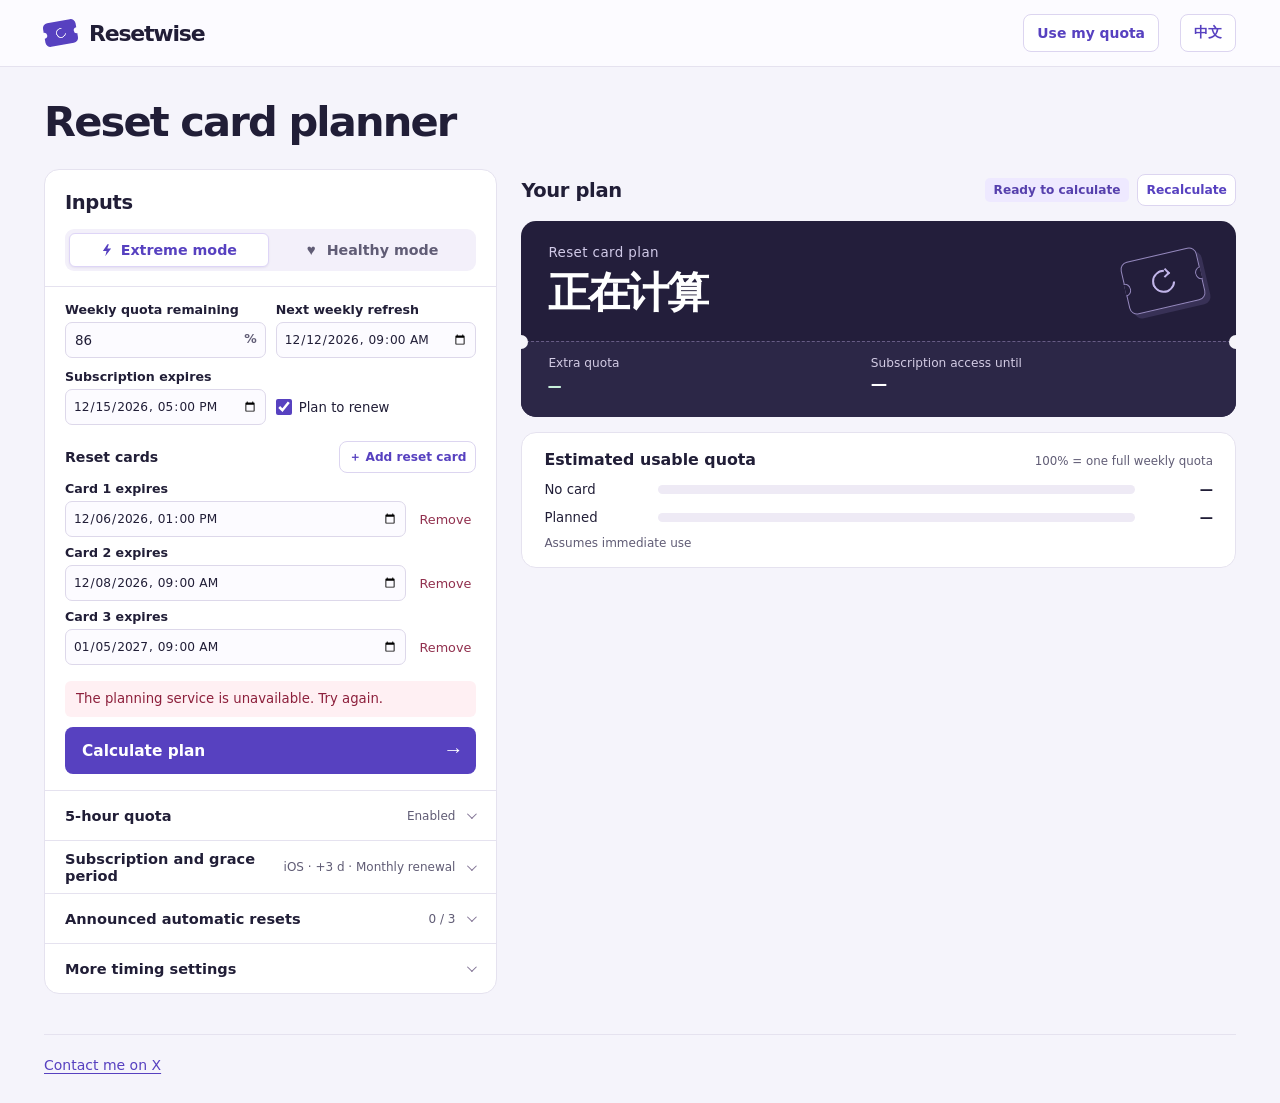
==== commit 00f11eef: "fix(resetwise): 更新规划限制并启用 Skill 线上服务" ====
--- a/public/index.html
+++ b/public/index.html
@@ -6,9 +6,9 @@
   <meta name="description" content="结合额度周期、订阅到期、公告重置和作息，规划多张重置卡和续订。" data-i18n data-i18n-attribute="content">
   <meta name="theme-color" content="#f5f4fb">
   <title data-i18n>Resetwise · 重置卡规划器</title>
-  <link rel="stylesheet" href="style.css?v=15">
-  <script src="i18n.js?v=23" defer></script>
-  <script src="app.js?v=32" defer></script>
+  <link rel="stylesheet" href="style.css?v=16">
+  <script src="i18n.js?v=25" defer></script>
+  <script src="app.js?v=34" defer></script>
 </head>
 <body id="top">
   <header class="topbar">
--- a/public/style.css
+++ b/public/style.css
@@ -356,7 +356,7 @@
 .plan-adjustment { flex: 1 0 100%; min-width: 0; margin-block: 5px 3px; padding: 10px; border-radius: 8px; background: #f7f4ff; color: var(--ink); }
 .adjustment-controls { display: flex; align-items: center; gap: 5px; flex-wrap: wrap; }
 .plan-adjustment .button { min-height: 34px; padding: 4px 9px; font-size: .79rem; }
-.plan-adjustment .button:disabled { border-color: var(--line); background: #eeebf3; color: #70687d; cursor: default; opacity: .75; }
+.add-button:disabled, .plan-adjustment .button:disabled { border-color: var(--line); background: #eeebf3; color: #70687d; cursor: default; opacity: .75; }
 .adjustment-close { margin-inline-start: auto; }
 .adjustment-message { color: var(--muted); font-size: .79rem; line-height: 1.4; }
 .adjustment-message:not(:empty) { margin-block-start: 8px; }
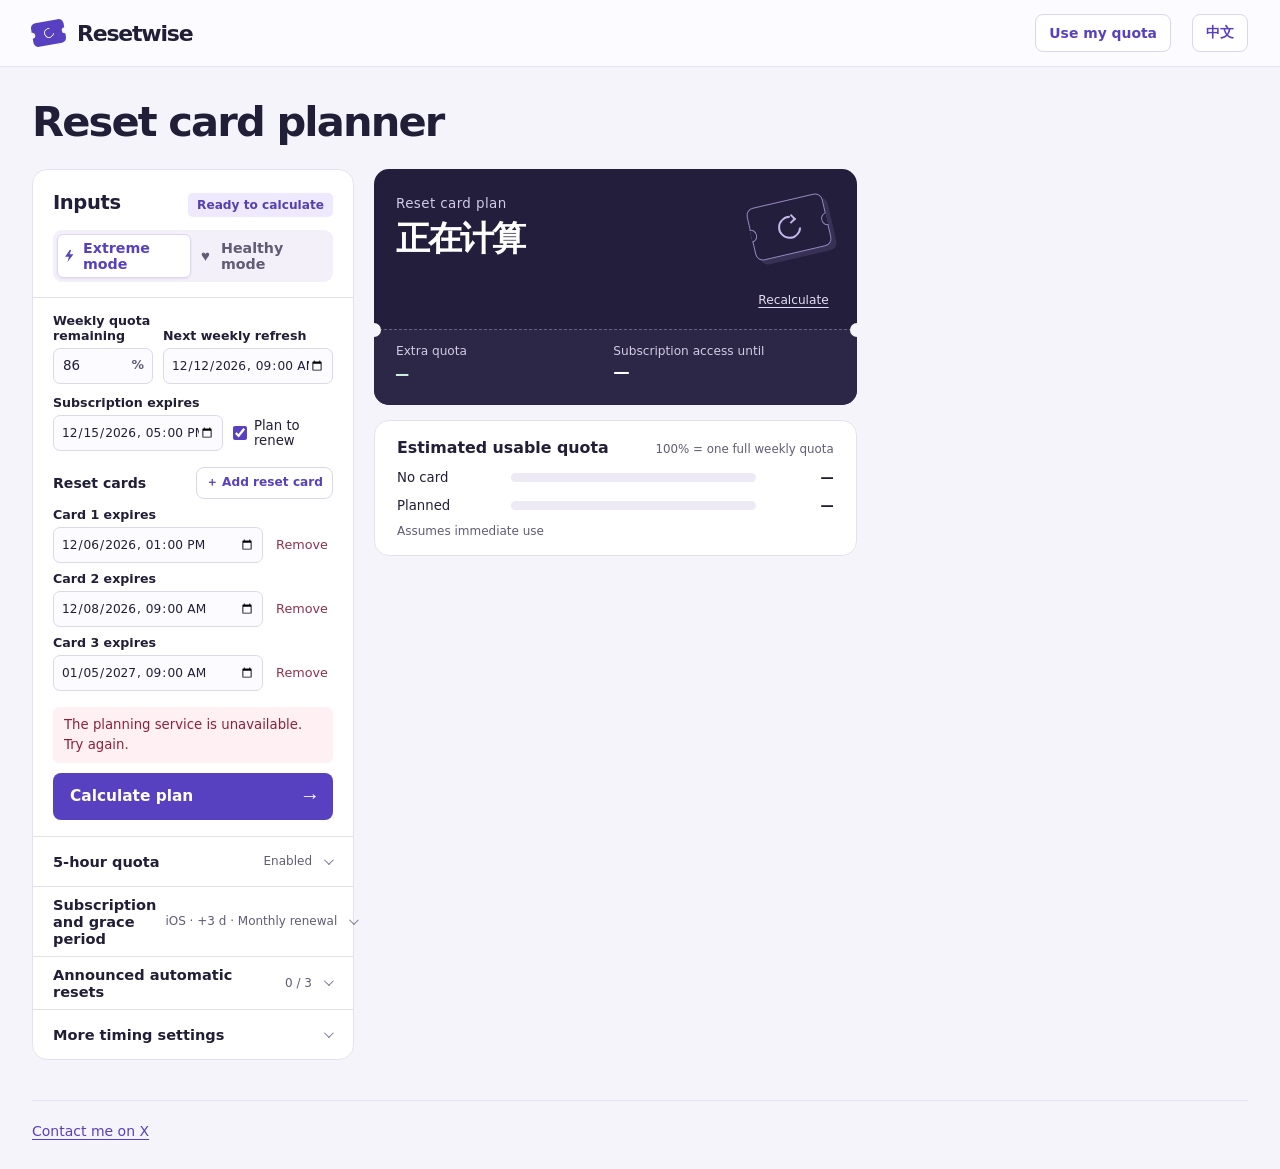
==== commit 3df86d4a: "feat(layout): 将方案页面改为宽屏三列" ====
--- a/public/index.html
+++ b/public/index.html
@@ -6,9 +6,9 @@
   <meta name="description" content="结合额度周期、订阅到期、公告重置和作息，规划多张重置卡和续订。" data-i18n data-i18n-attribute="content">
   <meta name="theme-color" content="#f5f4fb">
   <title data-i18n>Resetwise · 重置卡规划器</title>
-  <link rel="stylesheet" href="style.css?v=16">
-  <script src="i18n.js?v=25" defer></script>
-  <script src="app.js?v=34" defer></script>
+  <link rel="stylesheet" href="style.css?v=18">
+  <script src="i18n.js?v=27" defer></script>
+  <script src="app.js?v=37" defer></script>
 </head>
 <body id="top">
   <header class="topbar">
@@ -35,7 +35,10 @@
           <span aria-hidden="true">↓</span>
         </a>
         <div class="settings-top">
-          <h2 id="settings-title" data-i18n>计算条件</h2>
+          <div class="section-heading">
+            <h2 id="settings-title" data-i18n>计算条件</h2>
+            <span id="result-status" class="result-status" role="status">正在载入示例</span>
+          </div>
           <fieldset class="mode-picker">
             <legend class="sr-only" data-i18n>使用模式</legend>
             <label>
@@ -121,8 +124,9 @@
               </label>
             </div>
             <div id="renew-fields" class="conditional-fields" hidden>
+              <label class="check-row"><input id="renew-continuous-only" type="checkbox"><span data-i18n>只连续续订</span></label>
               <label class="field" for="renew-days"><span data-i18n>下一期订阅天数（选填）</span>
-                <input id="renew-days" type="number" min="1" max="365" step="1" placeholder="留空按月" data-i18n data-i18n-attribute="placeholder">
+                <input id="renew-days" type="number" min="1" max="366" step="1" placeholder="留空按月" data-i18n data-i18n-attribute="placeholder">
               </label>
               <label class="field" id="billing-day-field" for="billing-day" hidden><span data-i18n>原续订日（选填）</span>
                 <input id="billing-day" type="number" min="1" max="31" step="1" placeholder="留空用当前到期日" data-i18n data-i18n-attribute="placeholder" disabled>
@@ -157,90 +161,93 @@
 
       </form>
 
-      <section class="results" aria-labelledby="results-title">
-        <div class="results-heading">
-          <h2 id="results-title" tabindex="-1" data-i18n>使用方案</h2>
-          <div class="result-actions">
-            <span id="result-status" class="result-status" role="status">正在载入示例</span>
-            <button class="button button-outline" id="restore-plan" type="button" data-i18n hidden>恢复初始方案</button>
-            <button class="button button-outline" id="recalculate" type="submit" form="settings" data-i18n hidden>重新计算</button>
-          </div>
-        </div>
-
+      <section class="results" id="results-title" tabindex="-1" aria-label="使用方案" data-i18n data-i18n-attribute="aria-label">
         <div class="result-body" id="result-body" aria-busy="true">
-          <article class="ticket" aria-labelledby="recommendation">
-            <div class="ticket-main">
-              <div>
-                <p class="ticket-label" data-i18n>重置卡方案</p>
-                <h3 id="recommendation">正在计算</h3>
-                <p class="ticket-detail" id="recommendation-detail" hidden></p>
-              </div>
-              <div class="ticket-icon" aria-hidden="true"><i></i></div>
-            </div>
-            <ul class="ticket-actions" id="ticket-actions" hidden></ul>
-            <section class="plan-adjustment" id="plan-adjustment" aria-label="调整方案" data-i18n data-i18n-attribute="aria-label" hidden>
-              <div class="adjustment-controls">
-                <button class="button button-outline" id="adjust-earlier" type="button" data-i18n>更早</button>
-                <button class="button button-outline" id="adjust-later" type="button" data-i18n>更晚</button>
-                <button class="button button-outline adjustment-close" id="adjust-close" type="button" data-i18n>关闭</button>
-              </div>
-              <p id="adjust-message" class="adjustment-message" role="status"></p>
-              <div id="adjust-preview" hidden>
-                <dl class="adjustment-changes" id="adjust-changes"></dl>
-                <button class="button button-primary adjustment-use" id="adjust-use" type="button" data-i18n>采用方案</button>
+          <div class="plan-overview">
+            <article class="ticket" aria-labelledby="recommendation">
+              <div class="ticket-main">
+                <div>
+                  <p class="ticket-label" data-i18n>重置卡方案</p>
+                  <h2 id="recommendation">正在计算</h2>
+                  <p class="ticket-detail" id="recommendation-detail" hidden></p>
+                </div>
+                <div class="ticket-icon" aria-hidden="true"><i></i></div>
+              </div>
+              <ul class="ticket-actions" id="ticket-actions" hidden></ul>
+              <section class="plan-adjustment" id="plan-adjustment" aria-label="调整方案" data-i18n data-i18n-attribute="aria-label" hidden>
+                <div class="adjustment-controls">
+                  <button class="button button-outline" id="adjust-earlier" type="button" data-i18n>更早</button>
+                  <button class="button button-outline" id="adjust-later" type="button" data-i18n>更晚</button>
+                  <button class="button button-outline adjustment-close" id="adjust-close" type="button" data-i18n>关闭</button>
+                </div>
+                <p id="adjust-message" class="adjustment-message" role="status"></p>
+                <div id="adjust-preview" hidden>
+                  <dl class="adjustment-changes" id="adjust-changes"></dl>
+                  <button class="button button-primary adjustment-use" id="adjust-use" type="button" data-i18n>采用方案</button>
+                </div>
+              </section>
+              <div class="result-actions">
+                <button class="ticket-adjust" id="restore-plan" type="button" data-i18n hidden>恢复初始方案</button>
+                <button class="ticket-adjust" id="recalculate" type="submit" form="settings" data-i18n hidden>重新计算</button>
+              </div>
+              <div class="ticket-metrics">
+                <div id="gain-metric"><span data-i18n>可多用</span><strong id="gain">—</strong></div>
+                <div><span data-i18n>订阅可用至</span><strong id="access-end">—</strong></div>
+              </div>
+            </article>
+
+            <section class="panel comparison" id="comparison" aria-labelledby="comparison-title">
+              <div class="section-heading">
+                <h3 id="comparison-title" data-i18n>预计可用额度</h3>
+                <span data-i18n>一轮周额度 = 100%</span>
+              </div>
+              <div class="comparison-row">
+                <span data-i18n>不用卡</span>
+                <div class="meter" aria-hidden="true"><div id="baseline-bar"></div></div>
+                <strong id="baseline">—</strong>
+              </div>
+              <div class="comparison-row" id="plan-row">
+                <span data-i18n>按方案</span>
+                <div class="meter best" aria-hidden="true"><div id="plan-bar"></div></div>
+                <strong id="plan-total">—</strong>
+              </div>
+              <div class="comparison-note">
+                <span data-i18n>按尽快用完估算</span>
               </div>
             </section>
-            <div class="ticket-metrics">
-              <div id="gain-metric"><span data-i18n>可多用</span><strong id="gain">—</strong></div>
-              <div><span data-i18n>订阅可用至</span><strong id="access-end">—</strong></div>
-            </div>
-          </article>
-
-          <section class="panel comparison" id="comparison" aria-labelledby="comparison-title">
+
+            <section class="panel timeline" id="plan-detail" aria-labelledby="usage-title" hidden>
+              <div class="section-heading">
+                <h3 id="usage-title" data-i18n>方案时间线</h3>
+              </div>
+              <figure class="plan-chart" id="plan-chart" aria-label="用卡和续订时间分布" data-i18n data-i18n-attribute="aria-label">
+                <div class="plan-chart-grid">
+                  <div class="plan-chart-labels" id="plan-chart-labels" aria-hidden="true"></div>
+                  <div class="plan-chart-plot">
+                    <div class="plan-chart-folds" id="plan-chart-folds" aria-hidden="true"></div>
+                    <div class="plan-chart-tracks" id="plan-chart-tracks"></div>
+                  </div>
+                  <div class="plan-chart-axis" id="plan-chart-axis" aria-hidden="true"></div>
+                </div>
+                <figcaption class="plan-chart-note" id="plan-chart-note" hidden>
+                  <span class="plan-chart-swatch" aria-hidden="true"></span>
+                  <span data-i18n>斜纹表示压缩显示的长间隔</span>
+                </figcaption>
+                <div class="plan-chart-tooltip" id="plan-chart-tooltip" role="tooltip" hidden>
+                  <strong id="plan-chart-tooltip-title" aria-hidden="true"></strong>
+                  <span id="plan-chart-tooltip-time"></span>
+                  <span id="plan-chart-tooltip-quota" hidden></span>
+                </div>
+              </figure>
+            </section>
+          </div>
+
+          <section class="panel timeline plan-breakdown" id="plan-breakdown" aria-labelledby="plan-steps-title" hidden>
             <div class="section-heading">
-              <h3 id="comparison-title" data-i18n>预计可用额度</h3>
-              <span data-i18n>一轮周额度 = 100%</span>
-            </div>
-            <div class="comparison-row">
-              <span data-i18n>不用卡</span>
-              <div class="meter" aria-hidden="true"><div id="baseline-bar"></div></div>
-              <strong id="baseline">—</strong>
-            </div>
-            <div class="comparison-row" id="plan-row">
-              <span data-i18n>按方案</span>
-              <div class="meter best" aria-hidden="true"><div id="plan-bar"></div></div>
-              <strong id="plan-total">—</strong>
-            </div>
-            <div class="comparison-note">
-              <span data-i18n>按尽快用完估算</span>
-            </div>
-          </section>
-
-          <section class="panel timeline" id="plan-detail" aria-labelledby="usage-title" hidden>
-            <div class="section-heading">
-              <h3 id="usage-title" tabindex="-1" data-i18n>方案时间线</h3>
+              <h3 id="plan-steps-title" data-i18n>操作步骤</h3>
               <span id="plan-steps-hours" hidden></span>
             </div>
             <p id="usage-scenario" class="usage-scenario"></p>
-            <figure class="plan-chart" id="plan-chart" aria-label="用卡和续订时间分布" data-i18n data-i18n-attribute="aria-label">
-              <div class="plan-chart-grid">
-                <div class="plan-chart-labels" id="plan-chart-labels" aria-hidden="true"></div>
-                <div class="plan-chart-plot">
-                  <div class="plan-chart-folds" id="plan-chart-folds" aria-hidden="true"></div>
-                  <div class="plan-chart-tracks" id="plan-chart-tracks"></div>
-                </div>
-                <div class="plan-chart-axis" id="plan-chart-axis" aria-hidden="true"></div>
-              </div>
-              <figcaption class="plan-chart-note" id="plan-chart-note" hidden>
-                <span class="plan-chart-swatch" aria-hidden="true"></span>
-                <span data-i18n>斜纹表示压缩显示的长间隔</span>
-              </figcaption>
-              <div class="plan-chart-tooltip" id="plan-chart-tooltip" role="tooltip" hidden>
-                <strong id="plan-chart-tooltip-title" aria-hidden="true"></strong>
-                <span id="plan-chart-tooltip-time"></span>
-                <span id="plan-chart-tooltip-quota" hidden></span>
-              </div>
-            </figure>
             <ol class="plan-sequence" id="plan-steps-list" role="list"></ol>
             <details class="usage-details" id="usage-details">
               <summary id="usage-summary" data-i18n>刷新与时段用量</summary>
--- a/public/style.css
+++ b/public/style.css
@@ -34,7 +34,7 @@
   white-space: nowrap;
 }
 
-.shell { width: min(1192px, calc(100% - 64px)); margin-inline: auto; }
+.shell { width: min(1536px, calc(100% - 64px)); margin-inline: auto; }
 .site-footer { border-top: 1px solid var(--line); padding-block: 8px 16px; font-size: .875rem; }
 .site-footer a { display: inline-flex; align-items: center; min-height: 44px; }
 .topbar { border-bottom: 1px solid var(--line); background: #fcfbff; }
@@ -245,11 +245,8 @@
   scrollbar-width: thin;
 }
 #results-title { scroll-margin-top: 12px; }
-.results-heading { display: flex; justify-content: space-between; align-items: center; gap: 9px; min-height: 43px; margin-bottom: 9px; }
-.result-actions { display: flex; align-items: center; justify-content: end; gap: 6px 8px; flex-wrap: wrap; }
-.result-actions .button { min-height: 32px; padding: 4px 8px; font-size: .77rem; }
-.result-status { font-size: .76rem; font-weight: 620; color: #5640ad; background: var(--accent-soft); padding: 5px 9px; border-radius: 5px; }
-.result-body { display: grid; gap: 15px; }
+.section-heading > .result-status { font-size: .76rem; font-weight: 620; color: #5640ad; background: var(--accent-soft); padding: 5px 9px; border-radius: 5px; }
+.result-body, .plan-overview { display: grid; gap: 15px; min-width: 0; }
 .result-body[data-stale] .ticket { filter: saturate(.7); }
 .ticket {
   position: relative;
@@ -263,7 +260,7 @@
 .ticket-main { display: flex; align-items: center; justify-content: space-between; min-height: 116px; gap: 16px; padding: 22px 27px; }
 .ticket-main > div:first-child { min-width: 0; }
 .ticket-label { color: #d2c8f4; font-size: .84rem; line-height: 1.5; letter-spacing: .03em; }
-.ticket h3 {
+.ticket h2 {
   margin-top: 4px;
   font-size: clamp(1.5rem, 3.5vw, 2.65rem);
   line-height: 1.23;
@@ -353,6 +350,8 @@
 .ticket-adjust { min-height: 30px; padding: 3px 6px; border: 0; border-radius: 4px; background: transparent; color: #e4dbfb; font-size: .76rem; text-decoration: underline; text-underline-offset: 3px; }
 .ticket-adjust:hover, .ticket-adjust[aria-expanded="true"] { background: #45396e; color: white; }
 .ticket-adjust:focus-visible { outline-color: #e4dbfb; }
+.result-actions { display: flex; justify-content: end; gap: 6px 8px; flex-wrap: wrap; padding: 0 27px 14px; }
+.result-actions:not(:has(button:not([hidden]))) { display: none; }
 .plan-adjustment { flex: 1 0 100%; min-width: 0; margin-block: 5px 3px; padding: 10px; border-radius: 8px; background: #f7f4ff; color: var(--ink); }
 .adjustment-controls { display: flex; align-items: center; gap: 5px; flex-wrap: wrap; }
 .plan-adjustment .button { min-height: 34px; padding: 4px 9px; font-size: .79rem; }
@@ -383,7 +382,6 @@
 .plan-chart-bar { left: clamp(0px, var(--chart-at), calc(100% - 7px)); width: max(7px, var(--chart-width)); }
 .plan-chart-bar::before { inset-inline: 0; height: 9px; border-radius: 4px; transform: translateY(-50%); }
 .plan-chart-bar::after { position: absolute; inset-block: 0; left: 50%; width: max(100%, 24px); transform: translateX(-50%); content: ""; }
-.plan-chart-bar.renewal::before { border: 1.5px solid var(--mark-ink); background: #dcf2e9; }
 .plan-chart-bar.routine::before { height: 7px; background: #baaed8; }
 .plan-chart-point { left: clamp(5px, var(--chart-at), calc(100% - 5px)); width: 24px; transform: translate(-50%, -50%); }
 .plan-chart-point::before { left: 50%; width: 9px; height: 9px; border-radius: 2px; transform: translate(-50%, -50%) rotate(45deg); box-shadow: 0 0 0 2px #fcfbff; }
@@ -419,7 +417,6 @@
 .meter.best div { background: var(--accent); }
 .comparison-note { display: flex; justify-content: space-between; flex-wrap: wrap; gap: 4px 10px; margin-top: 11px; color: var(--muted); font-size: .75rem; }
 
-#usage-title { scroll-margin-top: 12px; }
 .usage-scenario { margin-top: 8px; color: var(--muted); font-size: .8rem; line-height: 1.5; }
 .usage-details { margin-block-start: 14px; border-top: 1px solid var(--line); }
 .usage-details summary { display: flex; align-items: center; gap: 9px; min-height: 37px; padding-block-start: 5px; list-style: none; color: var(--accent); font-size: .83rem; font-weight: 650; cursor: pointer; }
@@ -473,18 +470,28 @@
     border-color: CanvasText;
     background: var(--mark-fill, CanvasText);
   }
-  .plan-chart-mark::before, .plan-chart-bar.renewal::before, .plan-chart-bar.routine::before { forced-color-adjust: none; background: CanvasText; }
+  .plan-chart-mark::before, .plan-chart-bar.routine::before { forced-color-adjust: none; background: CanvasText; }
   .plan-chart-tooltip { border: 1px solid CanvasText; }
   .plan-chart-fold, .plan-chart-swatch { border-color: CanvasText; }
 }
 
+@media (min-width: 1180px) {
+  .workspace { grid-template-columns: minmax(322px, .9fr) minmax(0, 2.7fr); gap: 20px; }
+  #weekly-fields { grid-template-columns: minmax(0, 1fr) minmax(170px, 1.6fr); align-items: end; }
+  .subscription-fields { grid-template-columns: minmax(170px, 1.6fr) minmax(0, 1fr); }
+  #time-setting .date-pair { grid-template-columns: minmax(0, 1fr); }
+  .result-body { grid-template-columns: minmax(0, 1.3fr) minmax(320px, 1fr); align-items: start; gap: 20px; }
+  .plan-breakdown { max-height: calc(100vh - 24px); max-height: calc(100dvh - 24px); overflow: auto; scrollbar-width: thin; }
+  .ticket h2 { font-size: clamp(1.75rem, 2.65vw, 2.65rem); }
+  .ticket-main, .ticket-actions, .ticket-metrics, .result-actions { padding-inline: 22px; }
+}
 @media (max-width: 900px) {
   .shell { width: calc(100% - 40px); }
   .workspace { gap: 15px; }
   .date-pair { grid-template-columns: 1fr; }
   .ticket-main { padding-inline: 20px; }
   .ticket-icon { display: none; }
-  .ticket-actions { padding-inline: 20px; }
+  .ticket-actions, .result-actions { padding-inline: 20px; }
   .ticket-metrics { padding-inline: 20px; }
 }
 @media (max-width: 700px) {
@@ -514,7 +521,7 @@
   .shortcut-summary span { color: #d2c8f4; font-size: .73rem; }
   .shortcut-summary strong { font-size: .91rem; overflow-wrap: anywhere; }
   .shortcut-gain { color: var(--mint); white-space: nowrap; font-size: .88rem; }
-  .ticket h3 { font-size: clamp(1.65rem, 7vw, 2.7rem); }
+  .ticket h2 { font-size: clamp(1.65rem, 7vw, 2.7rem); }
   .ticket-icon { display: grid; }
 }
 @media (max-width: 440px) {
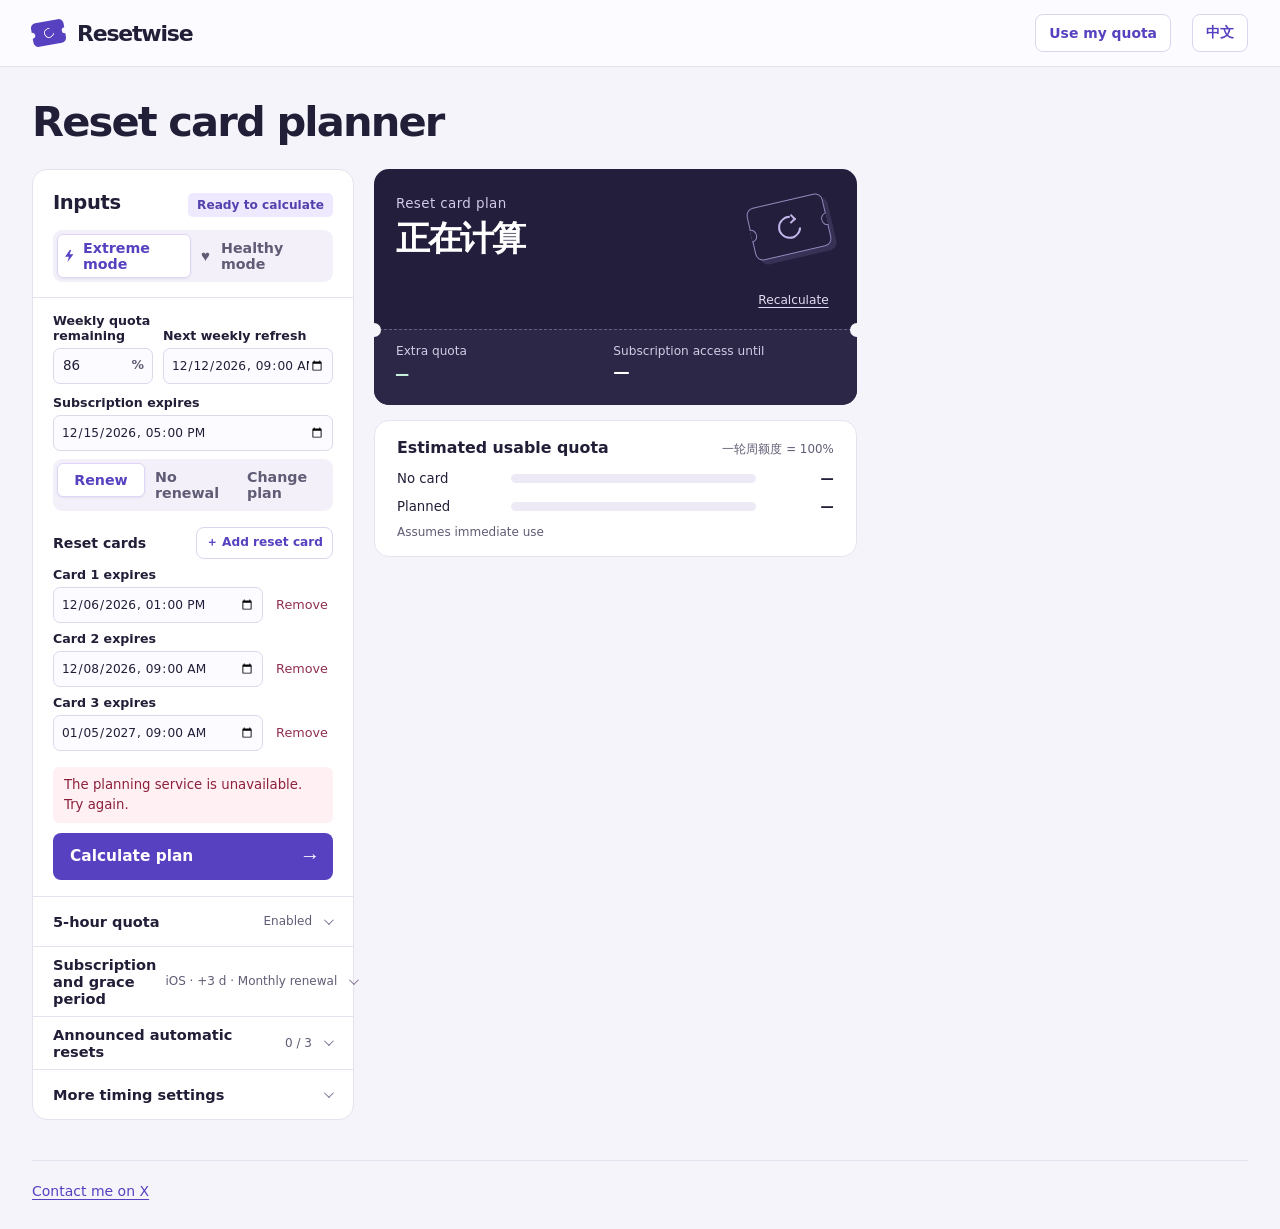
==== commit 22b93b0a: "feat(planner): 支持不续订和套餐换档规划" ====
--- a/public/index.html
+++ b/public/index.html
@@ -70,11 +70,49 @@
               <input id="long-end" type="datetime-local" required>
             </label>
           </div>
-          <div class="field-pair date-pair subscription-fields">
+          <div class="subscription-fields">
             <label class="field" for="subscription-end"><span data-i18n>订阅到期</span>
               <input id="subscription-end" type="datetime-local" required>
             </label>
-            <label class="check-row"><input id="subscription-renew" type="checkbox" checked><span data-i18n>规划续订</span></label>
+            <fieldset class="mode-picker">
+              <legend class="sr-only" data-i18n>续订安排</legend>
+              <label><input id="subscription-renew" type="radio" name="renewal" value="renew" checked><span data-i18n>规划续订</span></label>
+              <label><input id="subscription-no-renew" type="radio" name="renewal" value="no-renew"><span data-i18n>不续订</span></label>
+              <label><input id="subscription-switch" type="radio" name="renewal" value="switch"><span data-i18n>更换套餐</span></label>
+            </fieldset>
+          </div>
+          <div id="tier-change-fields" class="conditional-fields" hidden>
+            <div class="field-pair">
+              <label class="field" for="tier-from"><span data-i18n>当前套餐</span>
+                <select id="tier-from" required>
+                  <option value="" data-i18n>请选择套餐</option>
+                  <option value="plus">Plus</option>
+                  <option value="pro100">Pro 100</option>
+                  <option value="pro200">Pro 200</option>
+                  <option value="pro500">Pro 500</option>
+                </select>
+              </label>
+              <label class="field" for="tier-to"><span data-i18n>目标套餐</span>
+                <select id="tier-to" required>
+                  <option value="" data-i18n>请选择套餐</option>
+                  <option value="plus">Plus</option>
+                  <option value="pro100">Pro 100</option>
+                  <option value="pro200">Pro 200</option>
+                  <option value="pro500">Pro 500</option>
+                </select>
+              </label>
+            </div>
+            <label class="field" for="tier-weekly-percent">
+              <span class="field-caption"><span data-i18n>目标周额度占当前周额度</span><span class="field-hint" id="tier-weekly-hint" data-i18n>预估比例，可修改</span></span>
+              <span class="input-unit"><input id="tier-weekly-percent" type="number" min="0.01" max="10000" step="any" required aria-describedby="tier-weekly-hint"><span>%</span></span>
+            </label>
+            <label class="field" for="tier-at">
+              <span class="field-caption"><span data-i18n>生效时间</span><span class="field-hint" id="tier-at-hint" data-i18n>留空用订阅到期时间</span></span>
+              <input id="tier-at" type="datetime-local" aria-describedby="tier-at-hint">
+            </label>
+            <label class="field" id="tier-short-field" for="tier-short-amount" hidden><span data-i18n>Plus 的 5 小时满额占周额度</span>
+              <span class="input-unit"><input id="tier-short-amount" type="number" min="0.01" max="100" step="any" value="16" required><span>%</span></span>
+            </label>
           </div>
           <div class="card-settings" aria-labelledby="card-settings-title">
             <div class="card-settings-head">
@@ -124,7 +162,7 @@
               </label>
             </div>
             <div id="renew-fields" class="conditional-fields" hidden>
-              <label class="check-row"><input id="renew-continuous-only" type="checkbox"><span data-i18n>只连续续订</span></label>
+              <label class="check-row" id="continuous-renewal-field"><input id="renew-continuous-only" type="checkbox"><span data-i18n>只连续续订</span></label>
               <label class="field" for="renew-days"><span data-i18n>下一期订阅天数（选填）</span>
                 <input id="renew-days" type="number" min="1" max="366" step="1" placeholder="留空按月" data-i18n data-i18n-attribute="placeholder">
               </label>
@@ -199,7 +237,7 @@
             <section class="panel comparison" id="comparison" aria-labelledby="comparison-title">
               <div class="section-heading">
                 <h3 id="comparison-title" data-i18n>预计可用额度</h3>
-                <span data-i18n>一轮周额度 = 100%</span>
+                <span id="quota-basis">一轮周额度 = 100%</span>
               </div>
               <div class="comparison-row">
                 <span data-i18n>不用卡</span>
@@ -220,7 +258,7 @@
               <div class="section-heading">
                 <h3 id="usage-title" data-i18n>方案时间线</h3>
               </div>
-              <figure class="plan-chart" id="plan-chart" aria-label="用卡和续订时间分布" data-i18n data-i18n-attribute="aria-label">
+              <figure class="plan-chart" id="plan-chart" aria-label="用卡和订阅变更时间分布" data-i18n data-i18n-attribute="aria-label">
                 <div class="plan-chart-grid">
                   <div class="plan-chart-labels" id="plan-chart-labels" aria-hidden="true"></div>
                   <div class="plan-chart-plot">
--- a/public/style.css
+++ b/public/style.css
@@ -193,14 +193,15 @@
 .field input[type="datetime-local"] { padding-inline: 7px; font-size: .76rem; }
 .field input[type="number"] { appearance: textfield; }
 .field input::-webkit-inner-spin-button, .field input::-webkit-outer-spin-button { appearance: none; margin: 0; }
-.field input[aria-invalid="true"] { border-color: #b72e4a; }
+.field :is(input, select)[aria-invalid="true"] { border-color: #b72e4a; }
 .input-unit { position: relative; display: block; font-variant-numeric: tabular-nums; }
 .input-unit input { padding-right: 29px; }
 .input-unit > span { position: absolute; right: 9px; top: 9px; color: var(--muted); font-size: .78rem; pointer-events: none; }
 .field-hint { color: var(--muted); font-size: .75rem; line-height: 1.55; font-weight: 420; }
 .check-row { display: flex; align-items: center; gap: 7px; font-size: .83rem; }
 .check-row input { width: 16px; height: 16px; margin: 0; accent-color: var(--accent); }
-.subscription-fields > .check-row { align-self: end; min-height: 36px; }
+.subscription-fields { display: grid; gap: 8px; }
+.subscription-fields > .mode-picker { grid-template-columns: repeat(3, minmax(0, 1fr)); margin: 0; }
 .card-settings { display: grid; gap: 8px; padding-block-start: 5px; }
 .card-settings-head { display: flex; align-items: center; justify-content: space-between; gap: 8px; }
 .card-settings-head h3 { margin: 0; font-size: .88rem; }
@@ -442,7 +443,7 @@
 .timeline .card-expiry { --mark-ink: #8a4669; --mark-shape: polygon(50% 0, 100% 50%, 50% 100%, 0 50%); }
 .timeline .grace { --mark-ink: #865311; --mark-shape: polygon(50% 0, 100% 100%, 0 100%); }
 .timeline .lapse { --mark-ink: #91304e; --mark-shape: polygon(0 15%, 100% 15%, 50% 95%); }
-.timeline .renewal { --mark-ink: #246858; --mark-shape: polygon(30% 0, 100% 0, 70% 100%, 0 100%); }
+.timeline :is(.renewal, .tier-change) { --mark-ink: #246858; --mark-shape: polygon(30% 0, 100% 0, 70% 100%, 0 100%); }
 .timeline .end { --mark-ink: var(--ink); --mark-shape: inset(0 32%); }
 .timeline-name { position: relative; }
 .timeline-name::before {
@@ -478,7 +479,6 @@
 @media (min-width: 1180px) {
   .workspace { grid-template-columns: minmax(322px, .9fr) minmax(0, 2.7fr); gap: 20px; }
   #weekly-fields { grid-template-columns: minmax(0, 1fr) minmax(170px, 1.6fr); align-items: end; }
-  .subscription-fields { grid-template-columns: minmax(170px, 1.6fr) minmax(0, 1fr); }
   #time-setting .date-pair { grid-template-columns: minmax(0, 1fr); }
   .result-body { grid-template-columns: minmax(0, 1.3fr) minmax(320px, 1fr); align-items: start; gap: 20px; }
   .plan-breakdown { max-height: calc(100vh - 24px); max-height: calc(100dvh - 24px); overflow: auto; scrollbar-width: thin; }
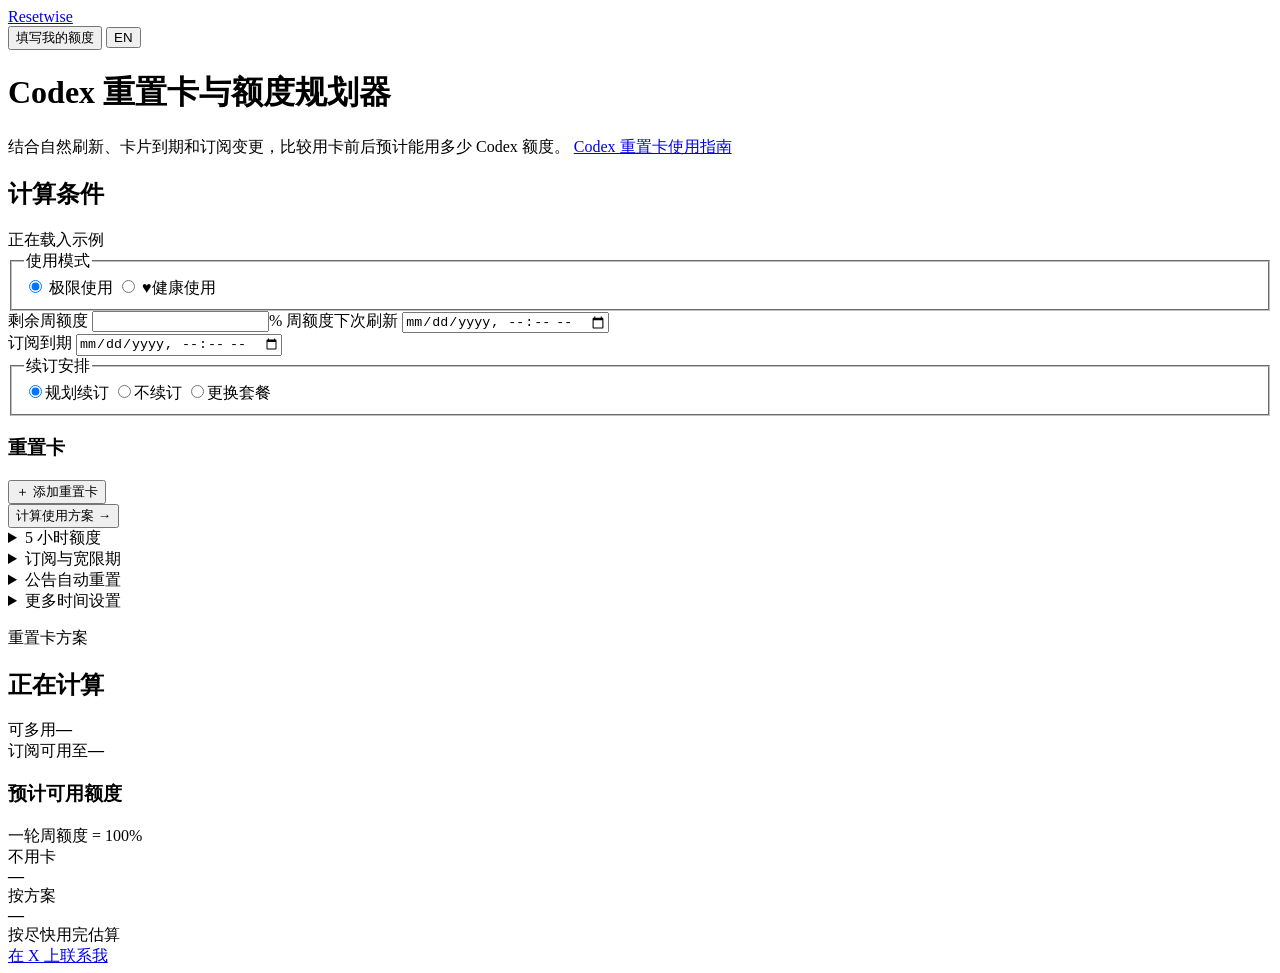
==== commit 27ef0352: "feat(seo): 优化抓取配置并添加中英文用卡指南" ====
--- a/public/index.html
+++ b/public/index.html
@@ -3,12 +3,18 @@
 <head>
   <meta charset="utf-8">
   <meta name="viewport" content="width=device-width, initial-scale=1">
-  <meta name="description" content="结合额度周期、订阅到期、公告重置和作息，规划多张重置卡和续订。" data-i18n data-i18n-attribute="content">
+  <meta name="description" content="计算 Codex 重置卡什么时候用。输入剩余周额度、5 小时窗口、卡片到期和订阅变更，比较用卡与不用卡的预计可用额度。" data-i18n data-i18n-attribute="content">
   <meta name="theme-color" content="#f5f4fb">
-  <title data-i18n>Resetwise · 重置卡规划器</title>
-  <link rel="stylesheet" href="style.css?v=18">
-  <script src="i18n.js?v=27" defer></script>
-  <script src="app.js?v=37" defer></script>
+  <title data-i18n>Codex 重置卡与额度规划器 | Resetwise</title>
+  <link rel="canonical" href="https://codex-resetwise.vercel.app/">
+  <meta property="og:type" content="website">
+  <meta property="og:site_name" content="Resetwise">
+  <meta property="og:title" content="Codex 重置卡与额度规划器 | Resetwise" data-i18n data-i18n-attribute="content">
+  <meta property="og:description" content="计算 Codex 重置卡什么时候用。输入剩余周额度、5 小时窗口、卡片到期和订阅变更，比较用卡与不用卡的预计可用额度。" data-i18n data-i18n-attribute="content">
+  <meta property="og:url" content="https://codex-resetwise.vercel.app/">
+  <link rel="stylesheet" href="/style.css?v=19">
+  <script src="/i18n.js?v=28" defer></script>
+  <script src="/app.js?v=38" defer></script>
 </head>
 <body id="top">
   <header class="topbar">
@@ -25,7 +31,11 @@
   </header>
 
   <main class="shell">
-    <h1 class="page-title" data-i18n>重置卡规划</h1>
+    <h1 class="page-title" data-i18n>Codex 重置卡与额度规划器</h1>
+    <p class="page-intro">
+      <span data-i18n>结合自然刷新、卡片到期和订阅变更，比较用卡前后预计能用多少 Codex 额度。</span>
+      <a id="reset-guide-link" href="/zh/codex-reset-cards.html" data-i18n>Codex 重置卡使用指南</a>
+    </p>
 
     <div class="workspace">
       <form class="settings panel" id="settings" novalidate aria-labelledby="settings-title">
